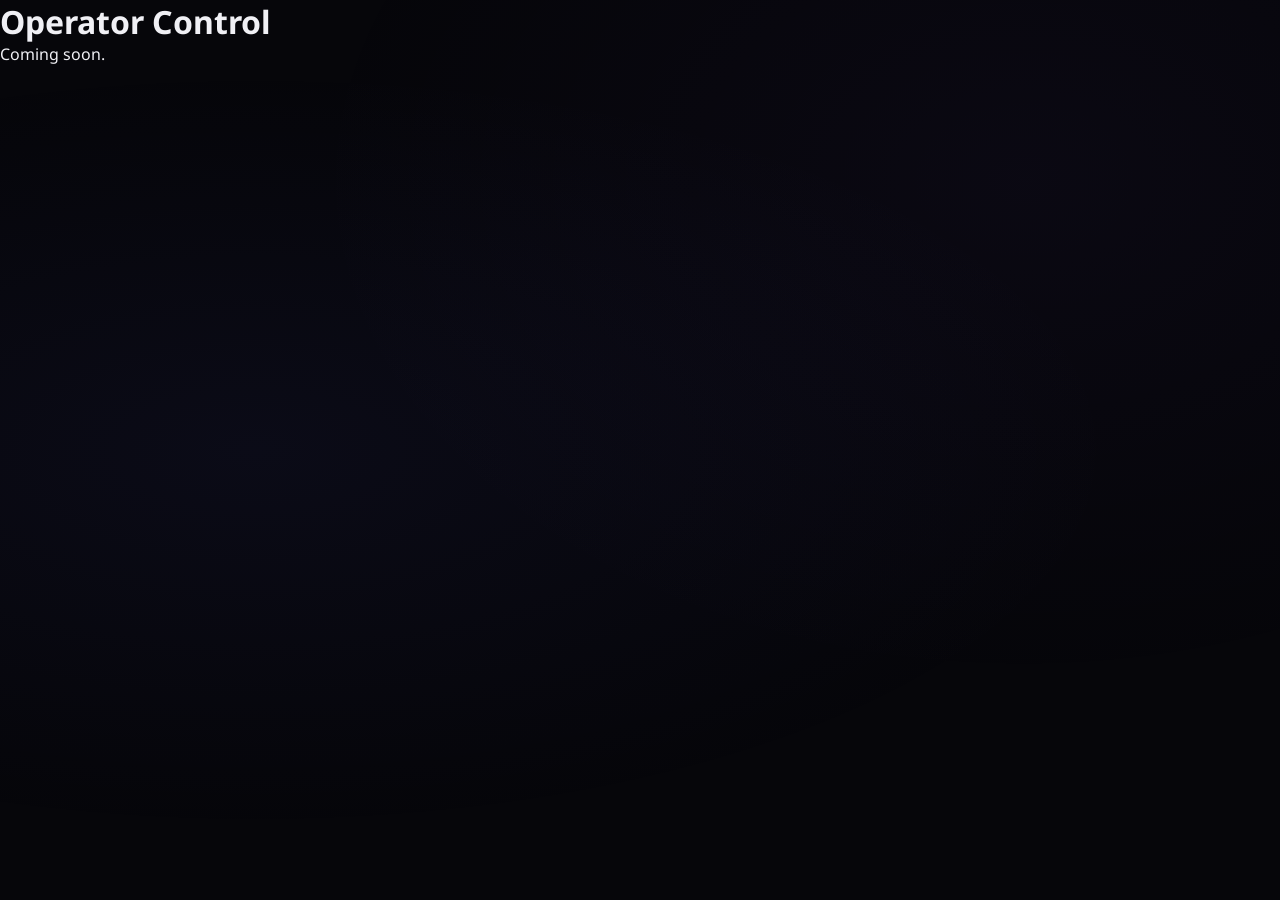
==== static/control.html @ d3f7f5a8 "feat: secret control path and inbound wall-state messages Adds server.control_token() and a token-ga" ====
<!DOCTYPE html>
<html lang="en">
<head>
  <meta charset="UTF-8">
  <meta name="viewport" content="width=device-width, initial-scale=1.0, maximum-scale=1.0, user-scalable=no">
  <meta name="robots" content="noindex, nofollow">
  <title>Operator Control</title>
  <link rel="stylesheet" href="/static/styles.css">
</head>
<body>
  <!-- Placeholder page. The token-gated route this serves is built in Task 3;
       the operator UI itself (lane toggles, focus, rotation) is Task 7. -->
  <main>
    <h1>Operator Control</h1>
    <p>Coming soon.</p>
  </main>
</body>
</html>
---- static/styles.css ----
/* ============================================================
   Live Translation App — Church Display
   Design System & Styles
   ============================================================ */

/* --- Google Fonts: Noto Sans (excellent Indic script coverage) --- */
@import url('https://fonts.googleapis.com/css2?family=Noto+Sans:ital,wght@0,300;0,400;0,600;0,700;0,800&family=Noto+Sans+Malayalam:wght@400;700&family=Noto+Sans+Devanagari:wght@400;700&family=Noto+Sans+Telugu:wght@400;700&display=swap');

/* --- CSS Custom Properties (Design Tokens) --- */
:root {
  /* Background */
  --bg-primary: #06060a;
  --bg-secondary: #0f0f18;
  --bg-card: #12121e;
  --bg-glass: rgba(255, 255, 255, 0.04);
  --bg-glass-hover: rgba(255, 255, 255, 0.08);

  /* Text */
  --text-primary: #f0f0f5;
  --text-secondary: #9ca3af;
  --text-muted: #5b6078;
  --text-interim: #6366f1;

  /* Accent */
  --accent-indigo: #6366f1;
  --accent-violet: #8b5cf6;
  --accent-gradient: linear-gradient(135deg, #6366f1, #8b5cf6);
  --accent-glow: rgba(99, 102, 241, 0.3);

  /* Status Colors */
  --status-idle: #6b7280;
  --status-listening: #22c55e;
  --status-translating: #f59e0b;
  --status-error: #ef4444;

  /* Sizing */
  --translated-font-size: 56px;
  --source-font-size: 20px;
  --header-height: 56px;
  --controls-height: 64px;
  --radius-sm: 8px;
  --radius-md: 12px;
  --radius-lg: 20px;
  --radius-pill: 9999px;

  /* Shadows */
  --shadow-glow: 0 0 20px rgba(99, 102, 241, 0.15);
  --shadow-card: 0 2px 12px rgba(0, 0, 0, 0.4);

  /* Transitions */
  --transition-fast: 150ms ease;
  --transition-normal: 250ms ease;
  --transition-slow: 400ms cubic-bezier(0.16, 1, 0.3, 1);
}

/* --- Reset & Base --- */
*,
*::before,
*::after {
  margin: 0;
  padding: 0;
  box-sizing: border-box;
}

html {
  font-size: 16px;
  -webkit-text-size-adjust: 100%;
  -webkit-font-smoothing: antialiased;
  -moz-osx-font-smoothing: grayscale;
}

body {
  font-family: 'Noto Sans', 'Noto Sans Malayalam', 'Noto Sans Devanagari', 'Noto Sans Telugu', sans-serif;
  background: var(--bg-primary);
  color: var(--text-primary);
  min-height: 100vh;
  overflow: hidden;
  display: flex;
  flex-direction: column;
}

/* --- Subtle Background Texture --- */
body::before {
  content: '';
  position: fixed;
  inset: 0;
  background:
    radial-gradient(ellipse at 20% 50%, rgba(99, 102, 241, 0.06) 0%, transparent 60%),
    radial-gradient(ellipse at 80% 20%, rgba(139, 92, 246, 0.04) 0%, transparent 50%);
  pointer-events: none;
  z-index: 0;
}

/* ============================================================
   HEADER
   ============================================================ */
.header {
  position: relative;
  z-index: 10;
  display: flex;
  align-items: center;
  justify-content: space-between;
  padding: 0 20px;
  height: var(--header-height);
  background: var(--bg-secondary);
  border-bottom: 1px solid rgba(255, 255, 255, 0.06);
  flex-shrink: 0;
}

.header__brand {
  display: flex;
  align-items: center;
  gap: 10px;
}

.header__icon {
  width: 28px;
  height: 28px;
  display: flex;
  align-items: center;
  justify-content: center;
  background: var(--accent-gradient);
  border-radius: var(--radius-sm);
  font-size: 14px;
}

.header__title {
  font-size: 16px;
  font-weight: 700;
  letter-spacing: -0.02em;
  background: var(--accent-gradient);
  -webkit-background-clip: text;
  -webkit-text-fill-color: transparent;
  background-clip: text;
}

/* --- Status Indicator --- */
.status {
  display: flex;
  align-items: center;
  gap: 8px;
  padding: 6px 14px;
  border-radius: var(--radius-pill);
  background: var(--bg-glass);
  border: 1px solid rgba(255, 255, 255, 0.06);
  font-size: 13px;
  font-weight: 600;
  color: var(--text-secondary);
  transition: all var(--transition-normal);
}

.status__dot {
  width: 8px;
  height: 8px;
  border-radius: 50%;
  background: var(--status-idle);
  transition: background var(--transition-normal);
}

.status[data-status="listening"] {
  border-color: rgba(34, 197, 94, 0.2);
  color: var(--status-listening);
}

.status[data-status="listening"] .status__dot {
  background: var(--status-listening);
  animation: pulse-dot 1.5s ease-in-out infinite;
}

.status[data-status="translating"] {
  border-color: rgba(245, 158, 11, 0.2);
  color: var(--status-translating);
}

.status[data-status="translating"] .status__dot {
  background: var(--status-translating);
  animation: pulse-dot 0.8s ease-in-out infinite;
}

.status[data-status="error"] {
  border-color: rgba(239, 68, 68, 0.2);
  color: var(--status-error);
}

.status[data-status="error"] .status__dot {
  background: var(--status-error);
}

@keyframes pulse-dot {
  0%, 100% { opacity: 1; transform: scale(1); }
  50% { opacity: 0.5; transform: scale(1.4); }
}

/* --- Settings Button --- */
.btn-settings {
  background: none;
  border: none;
  color: var(--text-secondary);
  font-size: 20px;
  cursor: pointer;
  padding: 6px;
  border-radius: var(--radius-sm);
  transition: all var(--transition-fast);
  display: flex;
  align-items: center;
  justify-content: center;
}

.btn-settings:hover {
  color: var(--text-primary);
  background: var(--bg-glass-hover);
}

.header__right {
  display: flex;
  align-items: center;
  gap: 12px;
}

/* ============================================================
   CONTROLS BAR
   ============================================================ */
.controls {
  position: relative;
  z-index: 10;
  display: flex;
  align-items: center;
  justify-content: center;
  gap: 10px;
  padding: 10px 20px;
  height: var(--controls-height);
  background: var(--bg-secondary);
  border-bottom: 1px solid rgba(255, 255, 255, 0.06);
  flex-shrink: 0;
  flex-wrap: wrap;
}

/* --- Language Buttons --- */
.lang-group {
  display: flex;
  gap: 6px;
}

.btn-lang {
  position: relative;
  padding: 8px 20px;
  border: 1px solid rgba(255, 255, 255, 0.1);
  border-radius: var(--radius-pill);
  background: var(--bg-glass);
  color: var(--text-secondary);
  font-family: inherit;
  font-size: 14px;
  font-weight: 600;
  cursor: pointer;
  transition: all var(--transition-normal);
  backdrop-filter: blur(12px);
  -webkit-backdrop-filter: blur(12px);
  white-space: nowrap;
}

.btn-lang:hover {
  background: var(--bg-glass-hover);
  color: var(--text-primary);
  border-color: rgba(255, 255, 255, 0.15);
}

.btn-lang.active {
  background: var(--accent-gradient);
  color: #fff;
  border-color: transparent;
  box-shadow: var(--shadow-glow);
}

.btn-lang.active::after {
  content: '';
  position: absolute;
  inset: -2px;
  border-radius: var(--radius-pill);
  background: var(--accent-gradient);
  z-index: -1;
  opacity: 0.3;
  filter: blur(8px);
}

/* --- Action Buttons --- */
.action-group {
  display: flex;
  gap: 8px;
  margin-left: 12px;
}

.btn-action {
  display: flex;
  align-items: center;
  justify-content: center;
  gap: 6px;
  padding: 8px 18px;
  border: 1px solid rgba(255, 255, 255, 0.1);
  border-radius: var(--radius-pill);
  background: var(--bg-glass);
  color: var(--text-secondary);
  font-family: inherit;
  font-size: 14px;
  font-weight: 600;
  cursor: pointer;
  transition: all var(--transition-normal);
  backdrop-filter: blur(12px);
  -webkit-backdrop-filter: blur(12px);
  white-space: nowrap;
}

.btn-action:hover {
  background: var(--bg-glass-hover);
  color: var(--text-primary);
}

.btn-action--start {
  border-color: rgba(34, 197, 94, 0.3);
  color: var(--status-listening);
}

.btn-action--start:hover {
  background: rgba(34, 197, 94, 0.1);
  border-color: rgba(34, 197, 94, 0.5);
}

.btn-action--stop {
  border-color: rgba(239, 68, 68, 0.3);
  color: var(--status-error);
}

.btn-action--stop:hover {
  background: rgba(239, 68, 68, 0.1);
  border-color: rgba(239, 68, 68, 0.5);
}

.btn-action--clear {
  border-color: rgba(255, 255, 255, 0.08);
}

/* ============================================================
   SETTINGS PANEL (Collapsible)
   ============================================================ */
.settings-panel {
  position: relative;
  z-index: 10;
  max-height: 0;
  overflow: hidden;
  background: var(--bg-secondary);
  border-bottom: 1px solid transparent;
  transition: max-height var(--transition-slow), border-color var(--transition-normal);
}

.settings-panel.open {
  max-height: 120px;
  border-bottom-color: rgba(255, 255, 255, 0.06);
}

.settings-panel__inner {
  padding: 12px 20px;
  display: flex;
  align-items: center;
  gap: 14px;
}

.settings-panel__label {
  font-size: 13px;
  font-weight: 600;
  color: var(--text-muted);
  text-transform: uppercase;
  letter-spacing: 0.05em;
  white-space: nowrap;
}

.settings-panel .lang-group .btn-lang {
  padding: 6px 14px;
  font-size: 12px;
}

/* ============================================================
   MAIN DISPLAY AREA
   ============================================================ */
.display {
  position: relative;
  z-index: 1;
  flex: 1;
  overflow-y: auto;
  overflow-x: hidden;
  padding: 32px 28px;
  scroll-behavior: smooth;
}

/* Custom scrollbar */
.display::-webkit-scrollbar {
  width: 6px;
}

.display::-webkit-scrollbar-track {
  background: transparent;
}

.display::-webkit-scrollbar-thumb {
  background: rgba(255, 255, 255, 0.1);
  border-radius: 3px;
}

.display::-webkit-scrollbar-thumb:hover {
  background: rgba(255, 255, 255, 0.2);
}

/* --- Translation Segment --- */
.segment {
  margin-bottom: 28px;
  padding-bottom: 28px;
  border-bottom: 1px solid rgba(255, 255, 255, 0.04);
  animation: segment-enter 0.5s var(--transition-slow) both;
}

.segment:last-child {
  border-bottom: none;
}

@keyframes segment-enter {
  from {
    opacity: 0;
    transform: translateY(16px);
  }
  to {
    opacity: 1;
    transform: translateY(0);
  }
}

.segment__translated {
  font-size: var(--translated-font-size);
  font-weight: 700;
  line-height: 1.4;
  color: var(--text-primary);
  word-wrap: break-word;
  overflow-wrap: break-word;
}

.segment__original {
  margin-top: 10px;
  font-size: var(--source-font-size);
  font-weight: 400;
  line-height: 1.5;
  color: var(--text-muted);
  word-wrap: break-word;
  overflow-wrap: break-word;
}

/* --- Interim (live typing) indicator --- */
.interim-block {
  padding: 16px 0;
}

.interim-block__text {
  font-size: 32px;
  font-weight: 600;
  color: var(--text-interim);
  opacity: 0.7;
  word-wrap: break-word;
  overflow-wrap: break-word;
}

.interim-block__cursor {
  display: inline-block;
  width: 3px;
  height: 1em;
  background: var(--accent-indigo);
  margin-left: 4px;
  vertical-align: text-bottom;
  animation: blink-cursor 1s step-end infinite;
}

@keyframes blink-cursor {
  0%, 100% { opacity: 1; }
  50% { opacity: 0; }
}

/* --- Empty State --- */
.empty-state {
  display: flex;
  flex-direction: column;
  align-items: center;
  justify-content: center;
  height: 100%;
  gap: 16px;
  color: var(--text-muted);
  text-align: center;
  padding: 40px;
}

.empty-state__icon {
  font-size: 56px;
  opacity: 0.3;
}

.empty-state__title {
  font-size: 22px;
  font-weight: 700;
  color: var(--text-secondary);
}

.empty-state__desc {
  font-size: 15px;
  line-height: 1.6;
  max-width: 400px;
}

/* ============================================================
   FOOTER
   ============================================================ */
.footer {
  position: relative;
  z-index: 10;
  display: flex;
  align-items: center;
  justify-content: space-between;
  padding: 8px 20px;
  background: var(--bg-secondary);
  border-top: 1px solid rgba(255, 255, 255, 0.06);
  flex-shrink: 0;
}

.footer__info {
  font-size: 12px;
  color: var(--text-muted);
  display: flex;
  align-items: center;
  gap: 6px;
}

.footer__source-lang {
  color: var(--text-secondary);
  font-weight: 600;
}

.footer__provider {
  font-size: 11px;
  color: var(--text-muted);
  opacity: 0.6;
}

/* ============================================================
   ERROR TOAST
   ============================================================ */
.toast {
  position: fixed;
  bottom: 60px;
  left: 50%;
  transform: translateX(-50%) translateY(20px);
  padding: 12px 24px;
  background: rgba(239, 68, 68, 0.9);
  color: #fff;
  border-radius: var(--radius-md);
  font-size: 14px;
  font-weight: 600;
  backdrop-filter: blur(12px);
  -webkit-backdrop-filter: blur(12px);
  opacity: 0;
  pointer-events: none;
  transition: all var(--transition-normal);
  z-index: 100;
  text-align: center;
  max-width: 90%;
}

.toast.visible {
  opacity: 1;
  transform: translateX(-50%) translateY(0);
  pointer-events: auto;
}

/* ============================================================
   RESPONSIVE — Tablets & Smaller Screens
   ============================================================ */
@media (max-width: 768px) {
  :root {
    --translated-font-size: 40px;
    --source-font-size: 16px;
    --header-height: 48px;
    --controls-height: auto;
  }

  .controls {
    padding: 8px 12px;
    gap: 6px;
  }

  .btn-lang {
    padding: 6px 14px;
    font-size: 13px;
  }

  .btn-action {
    padding: 6px 12px;
    font-size: 13px;
  }

  .display {
    padding: 20px 16px;
  }

  .segment {
    margin-bottom: 20px;
    padding-bottom: 20px;
  }

  .action-group {
    margin-left: 4px;
  }
}

@media (max-width: 480px) {
  :root {
    --translated-font-size: 32px;
    --source-font-size: 15px;
  }

  .controls {
    flex-wrap: wrap;
    justify-content: center;
  }

  .action-group {
    margin-left: 0;
    width: 100%;
    justify-content: center;
  }
}

/* ============================================================
   FULLSCREEN MODE (for projection)
   ============================================================ */
body.fullscreen-mode .header,
body.fullscreen-mode .controls,
body.fullscreen-mode .settings-panel,
body.fullscreen-mode .footer {
  display: none;
}

body.fullscreen-mode .display {
  padding: 48px 40px;
}

body.fullscreen-mode .segment__translated {
  font-size: 72px;
}

body.fullscreen-mode .segment__original {
  font-size: 24px;
}
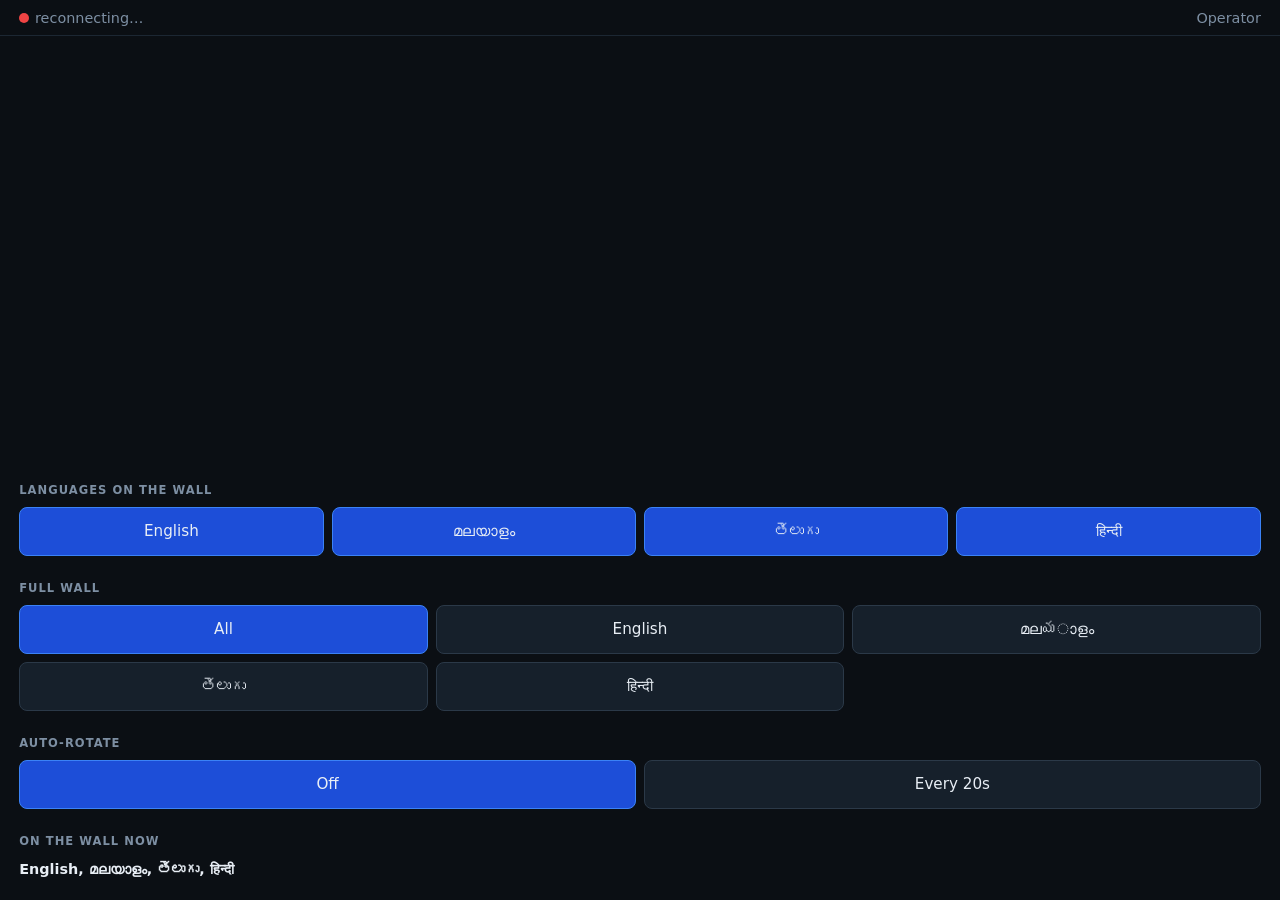
==== commit 4c6da325: "feat: operator page for lanes, focus and auto-rotate Overwrites the Task 3 placeholder /control page" ====
--- a/static/control.html
+++ b/static/control.html
@@ -2,17 +2,67 @@
 <html lang="en">
 <head>
   <meta charset="UTF-8">
-  <meta name="viewport" content="width=device-width, initial-scale=1.0, maximum-scale=1.0, user-scalable=no">
-  <meta name="robots" content="noindex, nofollow">
-  <title>Operator Control</title>
-  <link rel="stylesheet" href="/static/styles.css">
+  <meta name="viewport" content="width=device-width, initial-scale=1.0, viewport-fit=cover">
+  <title>Live Translation — Operator</title>
+  <link rel="stylesheet" href="/static/common.css">
+  <style>
+    main { gap: 1.6rem; }
+    h2 { font-size: 0.72rem; letter-spacing: 0.09em; text-transform: uppercase;
+         color: #7d8fa3; margin-bottom: 0.6rem; font-weight: 700; }
+    .row { display: grid; grid-template-columns: repeat(4, 1fr); gap: 0.5rem; }
+    .row.wide { grid-template-columns: repeat(2, 1fr); }
+    /* Five buttons (All + 4 languages) squeeze onto one row at 4 columns on a
+       phone; three columns wraps them onto two comfortable rows instead. */
+    #focus { grid-template-columns: repeat(3, 1fr); }
+    button {
+      padding: 0.9rem 0.3rem; font-size: 0.95rem; font-family: inherit;
+      background: #16202b; color: #e8eef5; border: 1px solid #2b3948;
+      border-radius: 0.5rem; cursor: pointer; min-width: 0;
+      white-space: nowrap; overflow: hidden; text-overflow: ellipsis;
+    }
+    button.on, button.active { background: #1d4ed8; border-color: #3b82f6; }
+    button:disabled { opacity: 0.35; cursor: default; }
+    #mirror { color: #7d8fa3; font-size: 0.9rem; line-height: 1.6; }
+    #mirror b { color: #e8eef5; }
+  </style>
 </head>
 <body>
-  <!-- Placeholder page. The token-gated route this serves is built in Task 3;
-       the operator UI itself (lane toggles, focus, rotation) is Task 7. -->
+  <header>
+    <span><span id="status-dot"></span><span id="status-text">connecting…</span></span>
+    <span>Operator</span>
+  </header>
   <main>
-    <h1>Operator Control</h1>
-    <p>Coming soon.</p>
+    <section>
+      <h2>Languages on the wall</h2>
+      <div class="row" id="lanes">
+        <button type="button" data-lang="en">English</button>
+        <button type="button" data-lang="ml">മലയാളം</button>
+        <button type="button" data-lang="te">తెలుగు</button>
+        <button type="button" data-lang="hi">हिन्दी</button>
+      </div>
+    </section>
+    <section>
+      <h2>Full wall</h2>
+      <div class="row" id="focus">
+        <button type="button" data-focus="">All</button>
+        <button type="button" data-focus="en">English</button>
+        <button type="button" data-focus="ml">മലయാളം</button>
+        <button type="button" data-focus="te">తెలుగు</button>
+        <button type="button" data-focus="hi">हिन्दी</button>
+      </div>
+    </section>
+    <section>
+      <h2>Auto-rotate</h2>
+      <div class="row wide">
+        <button type="button" id="rotate-off">Off</button>
+        <button type="button" id="rotate-on">Every 20s</button>
+      </div>
+    </section>
+    <section>
+      <h2>On the wall now</h2>
+      <p id="mirror">…</p>
+    </section>
   </main>
+  <script type="module" src="/static/control.js"></script>
 </body>
 </html>
--- a/static/common.css
+++ b/static/common.css
@@ -0,0 +1,86 @@
+/* Shared look for all caption screens — dark, high-contrast, projector-friendly */
+:root { color-scheme: dark; }
+* { margin: 0; padding: 0; box-sizing: border-box; }
+
+body {
+  background: #0b0f14;
+  color: #e8eef5;
+  font-family: system-ui, "Noto Sans", "Noto Sans Malayalam", "Noto Sans Telugu",
+               "Noto Sans Devanagari", sans-serif;
+  /* Pin the page to the viewport so <main> is the scroll container. With
+     min-height the body just grows with the captions, main never overflows,
+     and there is nothing to scroll back through. dvh excludes mobile browser
+     chrome; the vh line above it is the fallback. */
+  height: 100vh;
+  height: 100dvh;
+  overflow: hidden;
+  display: flex;
+  flex-direction: column;
+}
+
+header {
+  display: flex; justify-content: space-between; align-items: center;
+  padding: 0.6rem 1.2rem; font-size: 0.9rem; color: #7d8fa3;
+  border-bottom: 1px solid #1c2733;
+}
+
+#status-dot {
+  display: inline-block; width: 0.7em; height: 0.7em; border-radius: 50%;
+  background: #ef4444; margin-right: 0.4em;
+}
+#status-dot.connected { background: #22c55e; }
+
+main { flex: 1; overflow-y: auto; padding: 1.2rem; display: flex;
+       flex-direction: column; gap: 1.4rem; }
+
+/* Captions grow from the bottom. This MUST NOT be `justify-content: flex-end`:
+   on a scrolling flex container that makes the browser report scrollHeight ==
+   clientHeight, so content overflowing the top becomes permanently
+   unreachable — you cannot scroll back to older captions at all. A zero-height
+   first flex item with `margin-top: auto` gets the same look and keeps the
+   overflow scrollable. Verified in tests/ui/. */
+main::before { content: ""; margin-top: auto; }
+
+.caption-row { border-left: 4px solid #2b3948; padding-left: 1rem; }
+.caption-row:last-child { border-left-color: #3b82f6; }
+
+.lang-line { display: flex; gap: 0.8rem; align-items: baseline; margin: 0.35rem 0; }
+.lang-tag {
+  flex: 0 0 2.6em; font-size: 0.55em; font-weight: 700; letter-spacing: 0.08em;
+  color: #7d8fa3; text-transform: uppercase;
+}
+.lang-text { flex: 1; }
+.lang-line.pending .lang-text { color: #4b5a6a; font-style: italic; }
+
+.empty-state { color: #4b5a6a; text-align: center; margin: auto; font-size: 1.4rem; }
+
+/* --- Projector lanes (stage 1) --------------------------------------------
+   Each language is an independent flowing paragraph. Lanes divide the wall
+   evenly and never wait for one another, so nothing stalls on screen. */
+.wall { flex: 1; min-height: 0; display: flex; flex-direction: column;
+        gap: 0.5rem; padding: 1rem 1.4rem; }
+.lane { flex: 1; min-height: 0; display: flex; gap: 0.8rem; }
+.lane-tag {
+  flex: 0 0 2.4em; font-size: 0.5em; font-weight: 700; letter-spacing: 0.08em;
+  color: #5b6e83; text-transform: uppercase; padding-top: 0.4em;
+}
+/* Two levels, deliberately: .lane-flow is the SCROLL container (flex column
+   so the ::before trick below anchors growth to the bottom edge, as with
+   main::before above — and for the same reason this MUST NOT be
+   justify-content: flex-end, which makes scrollHeight == clientHeight and
+   the overflow permanently unreachable). .lane-text is Flow's container: a
+   plain block paragraph, so the inline <span>s Flow appends stay inline and
+   the lane reads as flowing prose. If Flow were pointed at .lane-flow itself,
+   every span would become a block-level flex item — one sentence per line,
+   the exact layout this stage exists to eliminate. */
+.lane-flow { flex: 1; min-width: 0; overflow-y: auto; display: flex; flex-direction: column; }
+.lane-flow::before { content: ""; display: block; margin-top: auto; }
+.lane-text { line-height: 1.5; }
+.lane-text span { transition: color 120ms ease-out; }
+.lane-text span.awaiting { color: #6b7c8f; }
+.lane-text span.provisional { opacity: 0.75; }
+
+/* A single lane owning the whole wall spends the extra height on MORE HISTORY,
+   not larger text: the operator pins a language so someone who looked away can
+   read back, which bigger type would defeat. */
+.wall.focused .lane-tag { flex-basis: 3.2em; font-size: 0.45em; }
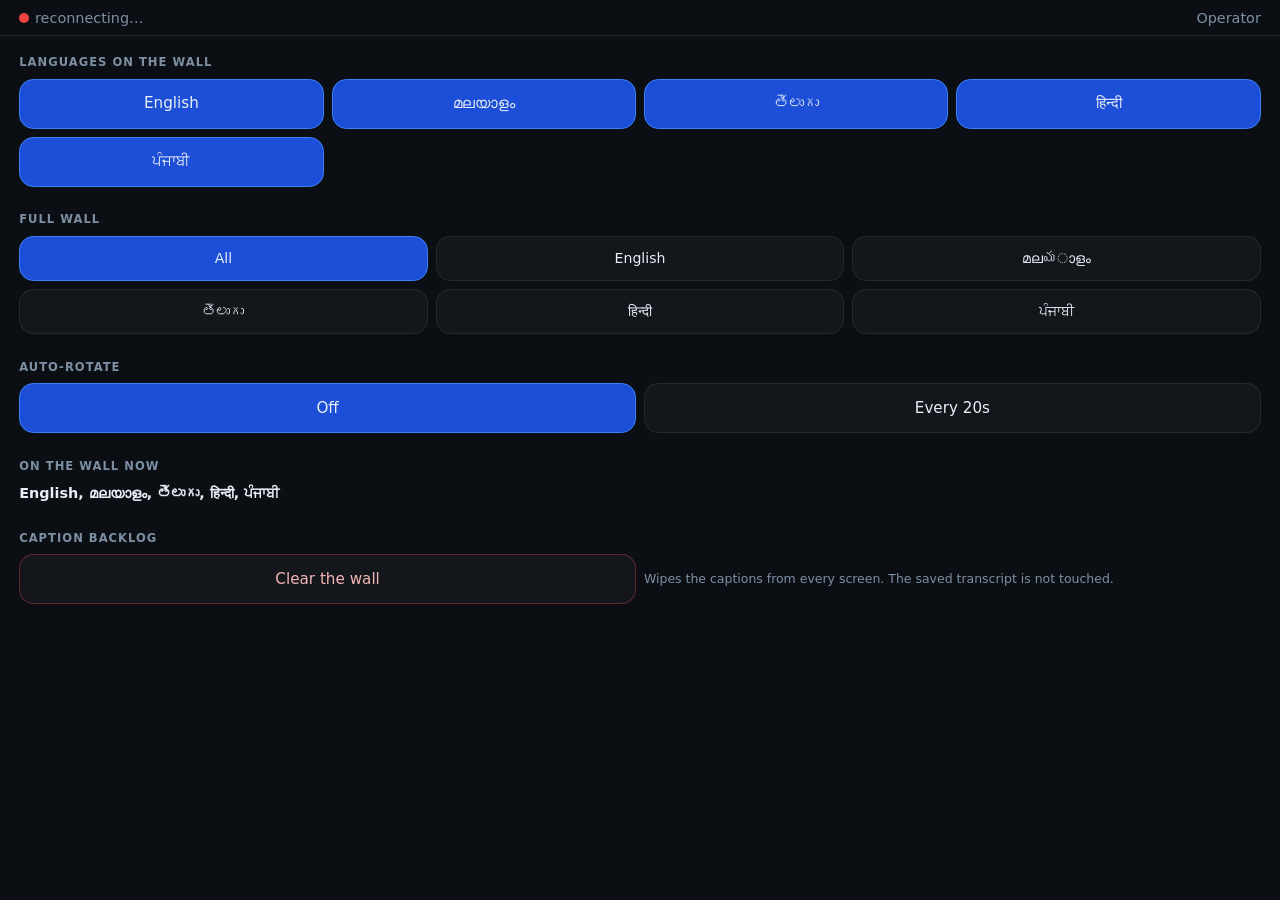
==== commit 0d9b1dfb: "feat: feed-mic ingress, TLS, status page, recap, Punjabi lane; turbo rolled back Two weeks of work (" ====
--- a/static/control.html
+++ b/static/control.html
@@ -6,9 +6,13 @@
   <title>Live Translation — Operator</title>
   <link rel="stylesheet" href="/static/common.css">
   <style>
+    /* Palette, font and --ease come from common.css. This page used to carry
+       its own flat greys (#16202b / #2b3948, 0.5rem radius) and so read as a
+       different product from /status, which is reached from the line directly
+       below it in the startup banner. */
     main { gap: 1.6rem; }
     h2 { font-size: 0.72rem; letter-spacing: 0.09em; text-transform: uppercase;
-         color: #7d8fa3; margin-bottom: 0.6rem; font-weight: 700; }
+         color: var(--text-secondary); margin-bottom: 0.6rem; font-weight: 700; }
     .row { display: grid; grid-template-columns: repeat(4, 1fr); gap: 0.5rem; }
     .row.wide { grid-template-columns: repeat(2, 1fr); }
     /* Five buttons (All + 4 languages) squeeze onto one row at 4 columns on a
@@ -16,14 +20,35 @@
     #focus { grid-template-columns: repeat(3, 1fr); }
     button {
       padding: 0.9rem 0.3rem; font-size: 0.95rem; font-family: inherit;
-      background: #16202b; color: #e8eef5; border: 1px solid #2b3948;
-      border-radius: 0.5rem; cursor: pointer; min-width: 0;
-      white-space: nowrap; overflow: hidden; text-overflow: ellipsis;
+      background: var(--shell); color: var(--text-confirmed);
+      border: 1px solid var(--hairline);
+      border-radius: 0.9rem; cursor: pointer; min-width: 0;
+      overflow: hidden;
+      transition: transform 240ms var(--ease), background-color 260ms var(--ease),
+                  border-color 260ms var(--ease);
     }
-    button.on, button.active { background: #1d4ed8; border-color: #3b82f6; }
+    /* The page had no pressed state at all — on a phone, with the wall across
+       the room, a tap that does not acknowledge itself gets tapped twice. */
+    button:active:not(:disabled) { transform: scale(0.96); }
+    button:focus-visible { outline: 2px solid var(--accent-edge); outline-offset: 3px; }
+    button.on, button.active { background: var(--accent); border-color: var(--accent-edge); }
     button:disabled { opacity: 0.35; cursor: default; }
-    #mirror { color: #7d8fa3; font-size: 0.9rem; line-height: 1.6; }
-    #mirror b { color: #e8eef5; }
+    /* Let language names WRAP rather than ellipsise. മലയാളം was rendering as
+       "മലയാ…ളം" in the narrower 3-column row — a half-spelled language name is
+       worse than a two-line one, and clipping a script the reader depends on
+       to identify their own language is the one thing this row must not do. */
+    .row button { white-space: normal; line-height: 1.25; }
+    #focus button { font-size: 0.88rem; padding: 0.8rem 0.3rem; }
+    #mirror { color: var(--text-secondary); font-size: 0.9rem; line-height: 1.6; }
+    #mirror b { color: var(--text-confirmed); }
+
+    /* Clearing wipes the scrollback on every phone in the building, so it is
+       the one control here that asks twice. */
+    button.danger { border-color: rgba(239, 68, 68, 0.35); color: #f5b5b5; }
+    button.danger.armed { background: var(--halt, #b91c1c); border-color: var(--down-dot);
+                          color: #fff; }
+    .hint { color: var(--text-secondary); font-size: 0.78rem; line-height: 1.5;
+            align-self: center; }
   </style>
 </head>
 <body>
@@ -39,6 +64,7 @@
         <button type="button" data-lang="ml">മലയാളം</button>
         <button type="button" data-lang="te">తెలుగు</button>
         <button type="button" data-lang="hi">हिन्दी</button>
+        <button type="button" data-lang="pa">ਪੰਜਾਬੀ</button>
       </div>
     </section>
     <section>
@@ -49,6 +75,7 @@
         <button type="button" data-focus="ml">മലయാളം</button>
         <button type="button" data-focus="te">తెలుగు</button>
         <button type="button" data-focus="hi">हिन्दी</button>
+        <button type="button" data-focus="pa">ਪੰਜਾਬੀ</button>
       </div>
     </section>
     <section>
@@ -62,6 +89,14 @@
       <h2>On the wall now</h2>
       <p id="mirror">…</p>
     </section>
+    <section>
+      <h2>Caption backlog</h2>
+      <div class="row wide">
+        <button type="button" id="clear-wall" class="danger">Clear the wall</button>
+        <p class="hint" id="clear-hint">Wipes the captions from every screen.
+           The saved transcript is not touched.</p>
+      </div>
+    </section>
   </main>
   <script type="module" src="/static/control.js"></script>
 </body>
--- a/static/common.css
+++ b/static/common.css
@@ -1,12 +1,53 @@
-/* Shared look for all caption screens — dark, high-contrast, projector-friendly */
-:root { color-scheme: dark; }
+/* Shared shell for the screens people HOLD — /view, /control, /status.
+ *
+ * PALETTE: the dark half of the projector wall's token set, name for name (see
+ * static/display.css). The wall flips light/dark with the hall; these pages
+ * never do — a phone read in a dark church stays dark — so they take the dark
+ * values and only the dark values. That is why the tokens are copied here
+ * rather than shared through one file: sharing would let a change to the wall's
+ * theme flip the phones with it, which is the thing display.css was split out
+ * to prevent. tests/test_theme_tokens.py pins the two copies together so they
+ * cannot quietly drift back apart.
+ *
+ * FONT: identical stack and identical ORDER to display.css. Leading with
+ * system-ui (as this file used to) renders Latin text in the OS UI font on a
+ * phone and in Noto Sans on the wall — the same sentence in two typefaces
+ * depending on which screen you read it from.
+ */
+:root {
+  color-scheme: dark;
+
+  /* --- shared with display.css (dark) — keep in sync, see the test --------- */
+  --page-bg: #0b0f14;
+  --card-bg: #0e141b;
+  --card-border: #1c2733;
+  --text-confirmed: #e8eef5;
+  --text-pending: #6b7c8f;
+  --text-muted: #5b6e83;
+  --text-secondary: #7d8fa3;
+  --live-dot: #22c55e;
+  --warn-dot: #f59e0b;
+
+  /* --- phone-only: the wall has nothing to press and never disconnects ----- */
+  --down-dot: #ef4444;
+  --accent: #1d4ed8;
+  --accent-edge: #3b82f6;
+  /* The shell/hairline pair controls are nested in. Deliberately translucent
+     rather than a flat colour: these sit on several different backgrounds. */
+  --shell: rgba(255, 255, 255, 0.035);
+  --hairline: rgba(255, 255, 255, 0.075);
+  --ease: cubic-bezier(0.32, 0.72, 0, 1);
+}
+
 * { margin: 0; padding: 0; box-sizing: border-box; }
 
 body {
-  background: #0b0f14;
-  color: #e8eef5;
-  font-family: system-ui, "Noto Sans", "Noto Sans Malayalam", "Noto Sans Telugu",
-               "Noto Sans Devanagari", sans-serif;
+  background: var(--page-bg);
+  color: var(--text-confirmed);
+  /* No webfont <link>. The hall has no internet (see qr.py), so a Google Fonts
+     request fails closed. The Noto families are installed on the host. */
+  font-family: "Noto Sans", "Noto Sans Telugu", "Noto Sans Malayalam",
+               "Noto Sans Devanagari", "Noto Sans Gurmukhi", system-ui, sans-serif;
   /* Pin the page to the viewport so <main> is the scroll container. With
      min-height the body just grows with the captions, main never overflows,
      and there is nothing to scroll back through. dvh excludes mobile browser
@@ -20,15 +61,15 @@
 
 header {
   display: flex; justify-content: space-between; align-items: center;
-  padding: 0.6rem 1.2rem; font-size: 0.9rem; color: #7d8fa3;
-  border-bottom: 1px solid #1c2733;
+  padding: 0.6rem 1.2rem; font-size: 0.9rem; color: var(--text-secondary);
+  border-bottom: 1px solid var(--card-border);
 }
 
 #status-dot {
   display: inline-block; width: 0.7em; height: 0.7em; border-radius: 50%;
-  background: #ef4444; margin-right: 0.4em;
+  background: var(--down-dot); margin-right: 0.4em;
 }
-#status-dot.connected { background: #22c55e; }
+#status-dot.connected { background: var(--live-dot); }
 
 main { flex: 1; overflow-y: auto; padding: 1.2rem; display: flex;
        flex-direction: column; gap: 1.4rem; }
@@ -38,49 +79,13 @@
    clientHeight, so content overflowing the top becomes permanently
    unreachable — you cannot scroll back to older captions at all. A zero-height
    first flex item with `margin-top: auto` gets the same look and keeps the
-   overflow scrollable. Verified in tests/ui/. */
-main::before { content: ""; margin-top: auto; }
+   overflow scrollable. Verified in tests/ui/.
+   
+   Scoped to #captions, NOT to every <main>. As a bare `main::before` it also
+   bottom-pinned /control, which is a panel of buttons and not a caption feed —
+   it shipped with 367px of empty space above its first control on an 844px
+   phone. Only /view grows upward. */
+#captions::before { content: ""; margin-top: auto; }
 
-.caption-row { border-left: 4px solid #2b3948; padding-left: 1rem; }
-.caption-row:last-child { border-left-color: #3b82f6; }
-
-.lang-line { display: flex; gap: 0.8rem; align-items: baseline; margin: 0.35rem 0; }
-.lang-tag {
-  flex: 0 0 2.6em; font-size: 0.55em; font-weight: 700; letter-spacing: 0.08em;
-  color: #7d8fa3; text-transform: uppercase;
-}
-.lang-text { flex: 1; }
-.lang-line.pending .lang-text { color: #4b5a6a; font-style: italic; }
-
-.empty-state { color: #4b5a6a; text-align: center; margin: auto; font-size: 1.4rem; }
-
-/* --- Projector lanes (stage 1) --------------------------------------------
-   Each language is an independent flowing paragraph. Lanes divide the wall
-   evenly and never wait for one another, so nothing stalls on screen. */
-.wall { flex: 1; min-height: 0; display: flex; flex-direction: column;
-        gap: 0.5rem; padding: 1rem 1.4rem; }
-.lane { flex: 1; min-height: 0; display: flex; gap: 0.8rem; }
-.lane-tag {
-  flex: 0 0 2.4em; font-size: 0.5em; font-weight: 700; letter-spacing: 0.08em;
-  color: #5b6e83; text-transform: uppercase; padding-top: 0.4em;
-}
-/* Two levels, deliberately: .lane-flow is the SCROLL container (flex column
-   so the ::before trick below anchors growth to the bottom edge, as with
-   main::before above — and for the same reason this MUST NOT be
-   justify-content: flex-end, which makes scrollHeight == clientHeight and
-   the overflow permanently unreachable). .lane-text is Flow's container: a
-   plain block paragraph, so the inline <span>s Flow appends stay inline and
-   the lane reads as flowing prose. If Flow were pointed at .lane-flow itself,
-   every span would become a block-level flex item — one sentence per line,
-   the exact layout this stage exists to eliminate. */
-.lane-flow { flex: 1; min-width: 0; overflow-y: auto; display: flex; flex-direction: column; }
-.lane-flow::before { content: ""; display: block; margin-top: auto; }
-.lane-text { line-height: 1.5; }
-.lane-text span { transition: color 120ms ease-out; }
-.lane-text span.awaiting { color: #6b7c8f; }
-.lane-text span.provisional { opacity: 0.75; }
-
-/* A single lane owning the whole wall spends the extra height on MORE HISTORY,
-   not larger text: the operator pins a language so someone who looked away can
-   read back, which bigger type would defeat. */
-.wall.focused .lane-tag { flex-basis: 3.2em; font-size: 0.45em; }
+.empty-state { color: var(--text-muted); text-align: center; margin: auto;
+               font-size: 1.4rem; }
